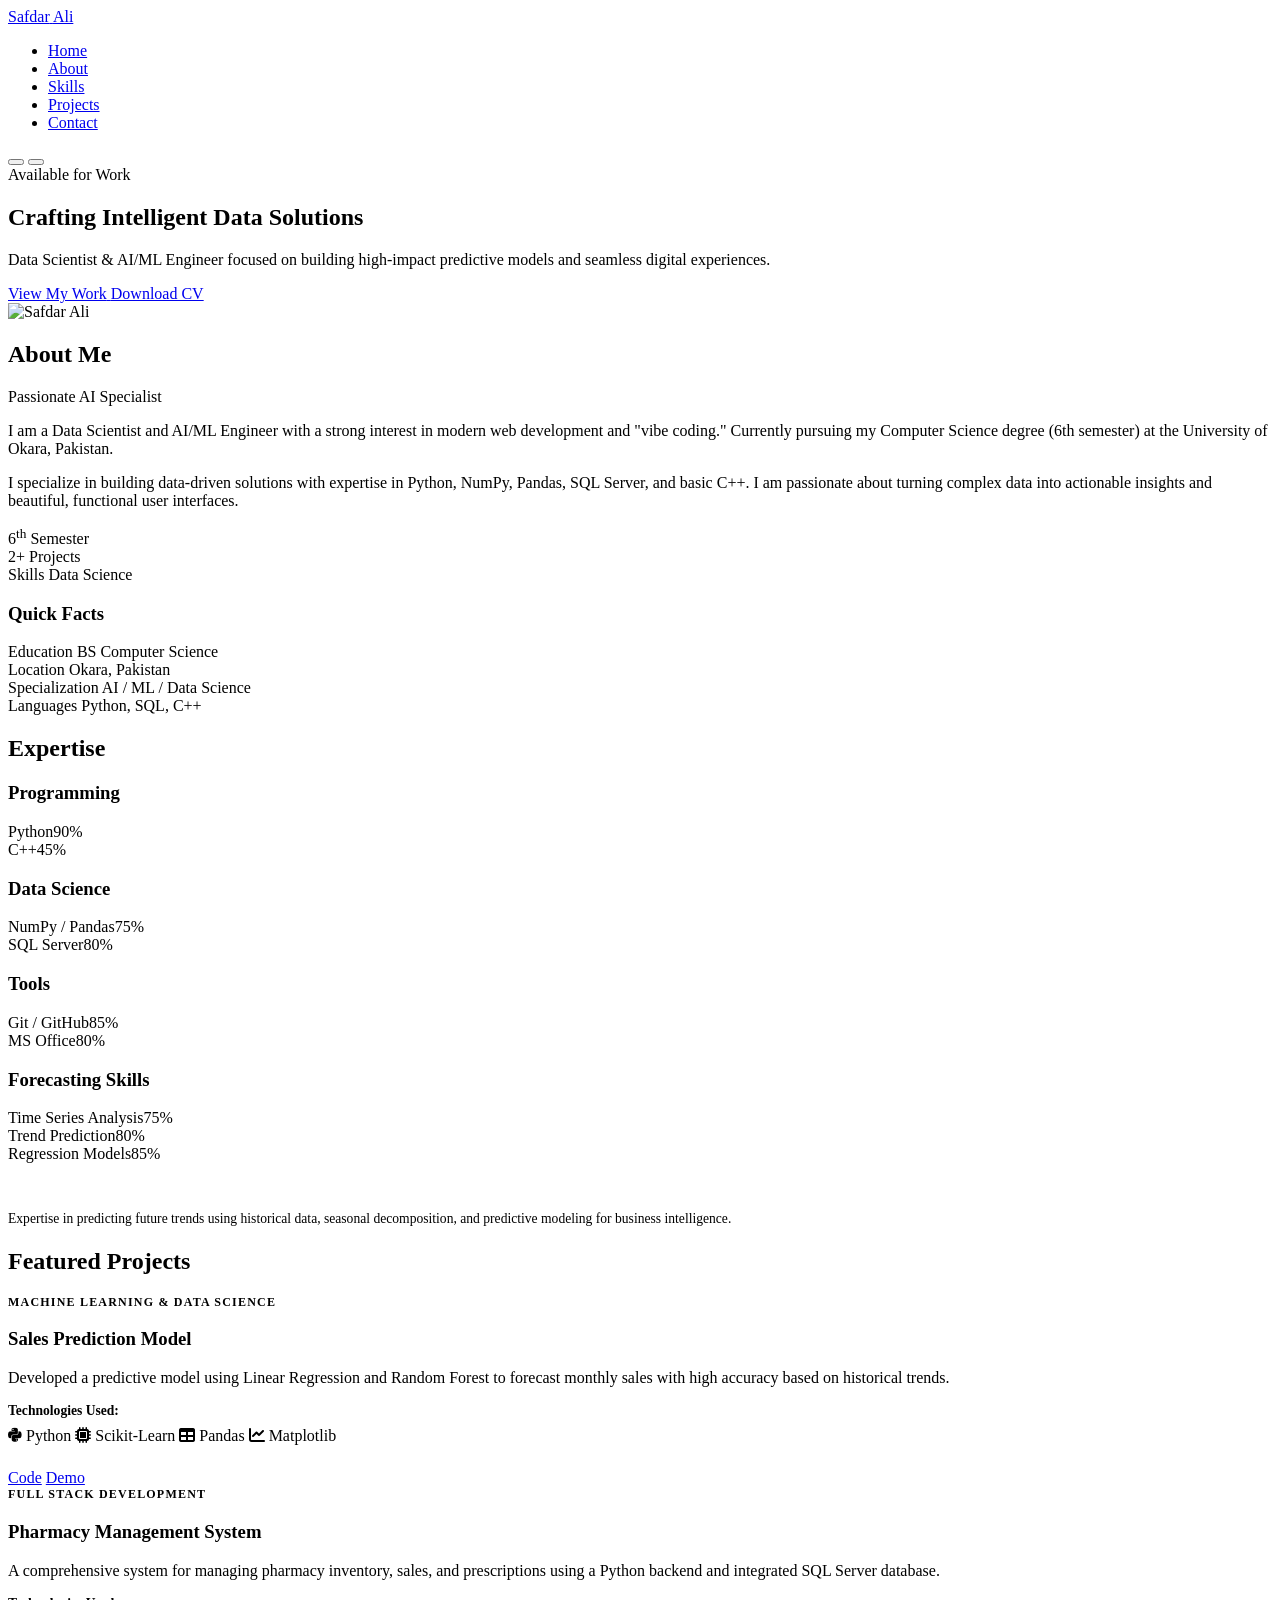
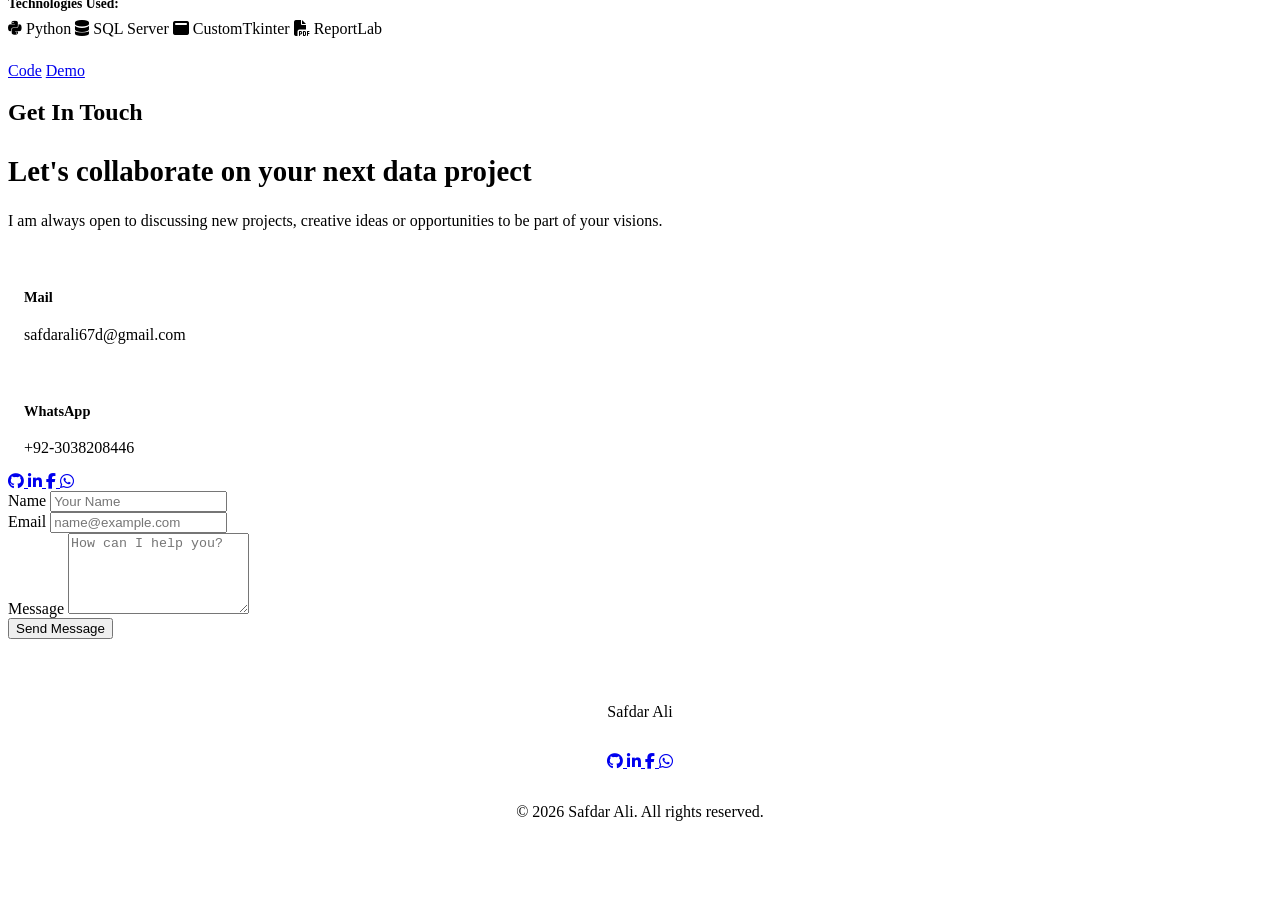
==== index.html @ e9311911 "Add files via upload" ====
﻿<!DOCTYPE html>
<html lang="en">
  <head>
    <meta charset="utf-8" />
    <meta name="viewport" content="width=device-width, initial-scale=1" />
    <meta name="description" content="Safdar Ali - Data Scientist & AI/ML Engineer Portfolio" />
    <meta name="keywords" content="Data Scientist, AI Engineer, ML Engineer, Python Developer, Portfolio" />
    <meta name="author" content="Safdar Ali" />
    <title>Safdar Ali | Data Scientist & AI/ML Engineer</title>
    
    <!-- Modern Typography: Inter -->
    <link rel="preconnect" href="https://fonts.googleapis.com">
    <link rel="preconnect" href="https://fonts.gstatic.com" crossorigin>
    <link href="https://fonts.googleapis.com/css2?family=Inter:wght@300;400;500;600;700;800&display=swap" rel="stylesheet">
    
    <!-- Lucide Icons -->
    <script src="https://unpkg.com/lucide@latest"></script>
    <link rel="stylesheet" href="https://cdnjs.cloudflare.com/ajax/libs/font-awesome/6.5.1/css/all.min.css" />
    
    <link rel="stylesheet" href="assets/css/styles.css" />
    <script type="text/javascript" src="https://cdn.jsdelivr.net/npm/@emailjs/browser@4/dist/email.min.js"></script>
    <script defer src="assets/js/main.js"></script>
  </head>
  <body>
    <div class="scroll-progress" id="scroll-progress"></div>
    <div class="nav-backdrop" id="nav-backdrop"></div>
    <div id="navbar-placeholder"></div>

    <main id="top">
      <div id="hero-placeholder"></div>
      <div id="about-placeholder"></div>
      <div id="skills-placeholder"></div>
      <div id="projects-placeholder"></div>
      <div id="contact-placeholder"></div>
    </main>

    <div id="footer-placeholder"></div>

    <script>
      // Simple component loader
      async function loadComponent(id, file) {
        try {
          const res = await fetch(file);
          if (!res.ok) throw new Error(`Failed to load ${file}`);
          const html = await res.text();
          document.getElementById(id).innerHTML = html;
          if (typeof lucide !== 'undefined') lucide.createIcons();
        } catch (err) {
          console.error(`Error loading ${file}:`, err);
        }
      }

      window.addEventListener('DOMContentLoaded', async () => {
        // Load content immediately
        await Promise.all([
          loadComponent('navbar-placeholder', 'navbar.html'),
          loadComponent('hero-placeholder', 'hero.html'),
          loadComponent('about-placeholder', 'about.html'),
          loadComponent('skills-placeholder', 'skills.html'),
          loadComponent('projects-placeholder', 'projects.html'),
          loadComponent('contact-placeholder', 'contact.html'),
          loadComponent('footer-placeholder', 'footer.html')
        ]);
        
        // After components are loaded, ensure main.js logic can run
        // We trigger a custom event if main.js needs to re-initialize
        window.dispatchEvent(new Event('componentsLoaded'));
      });
    </script>
  </body>
</html>
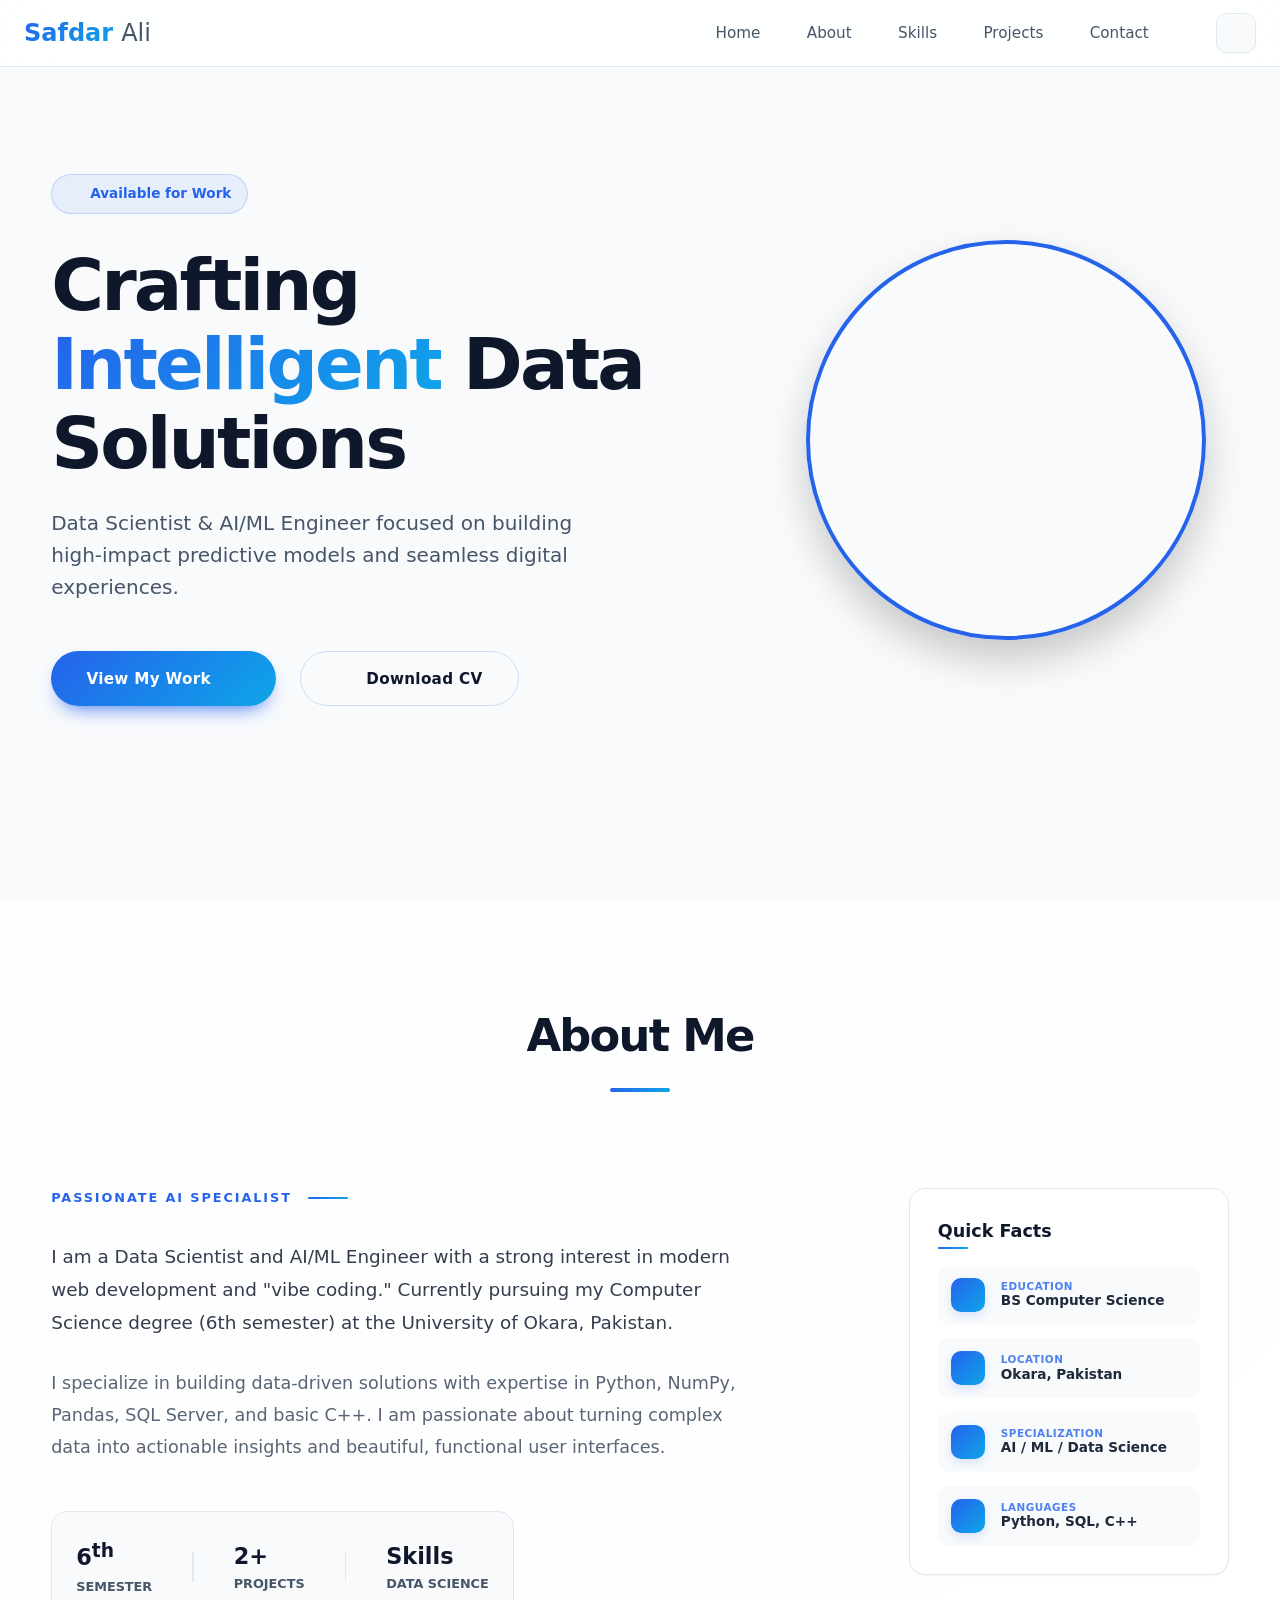
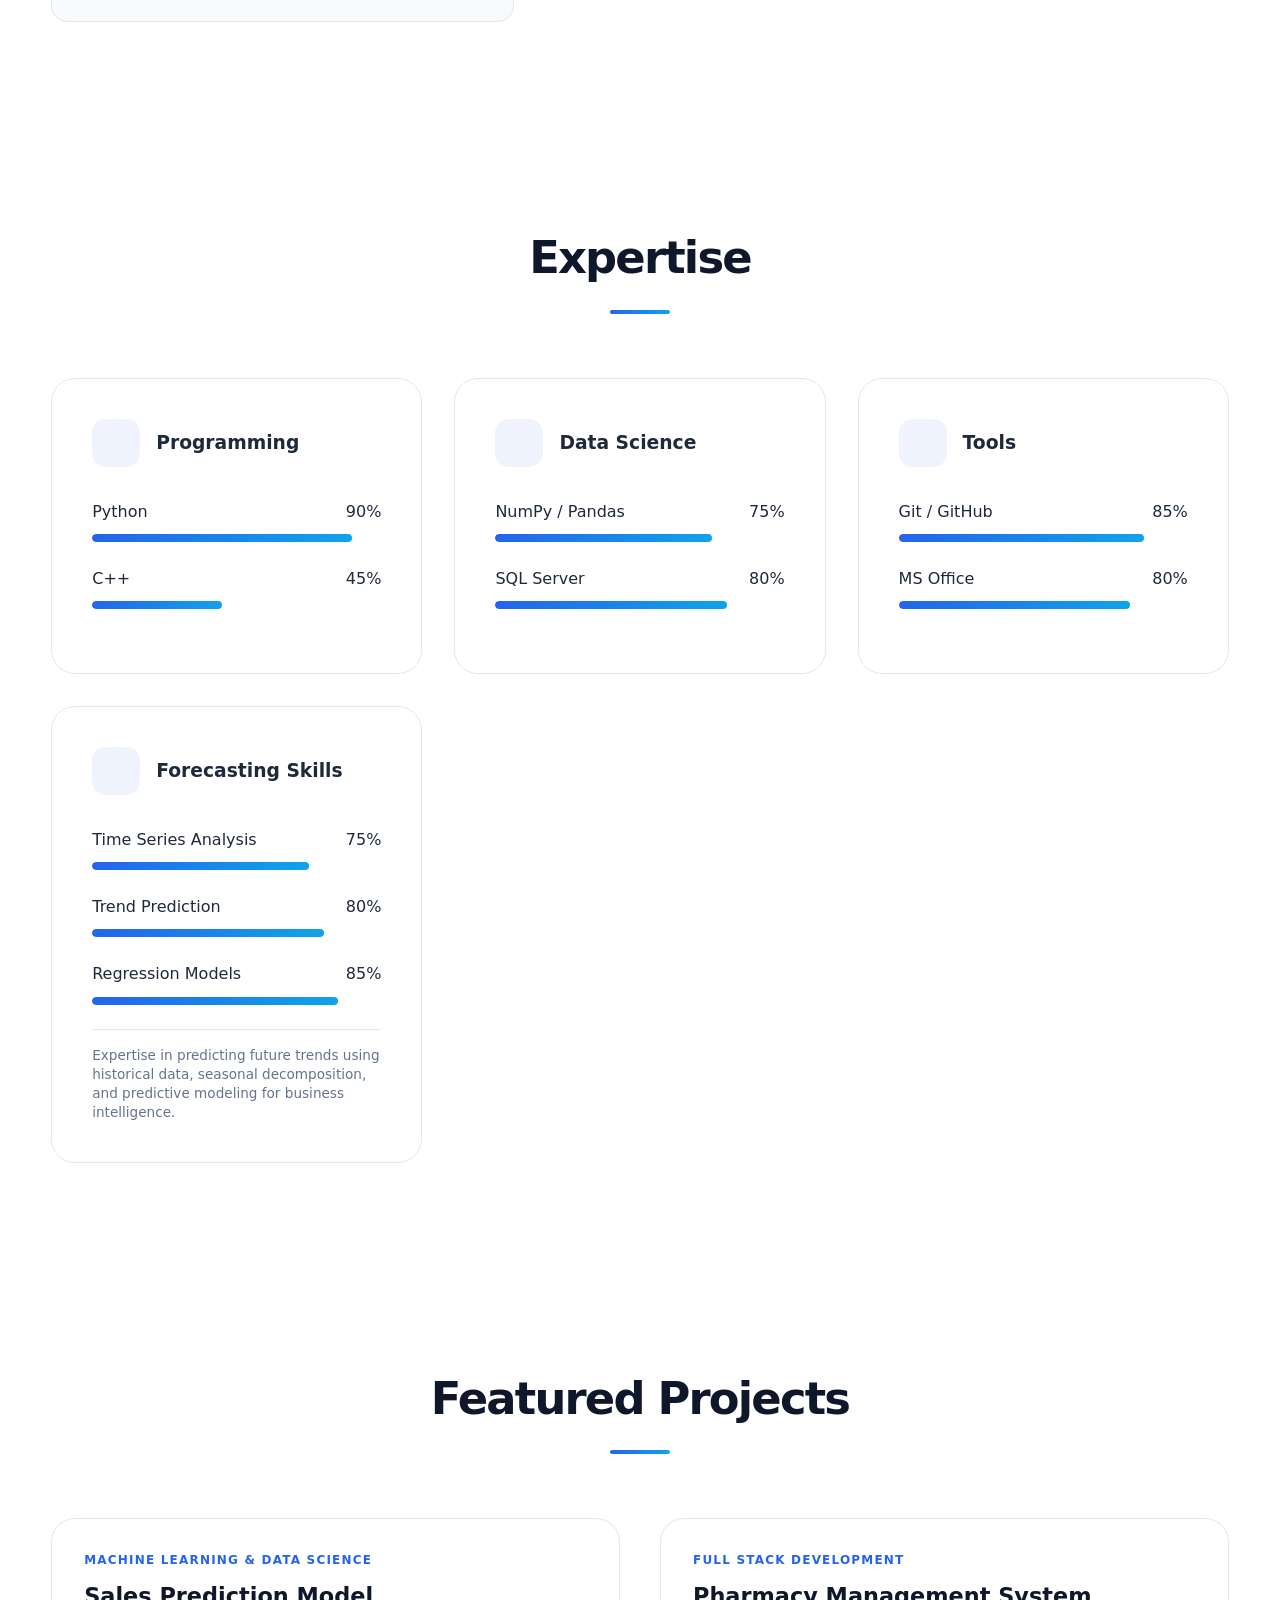
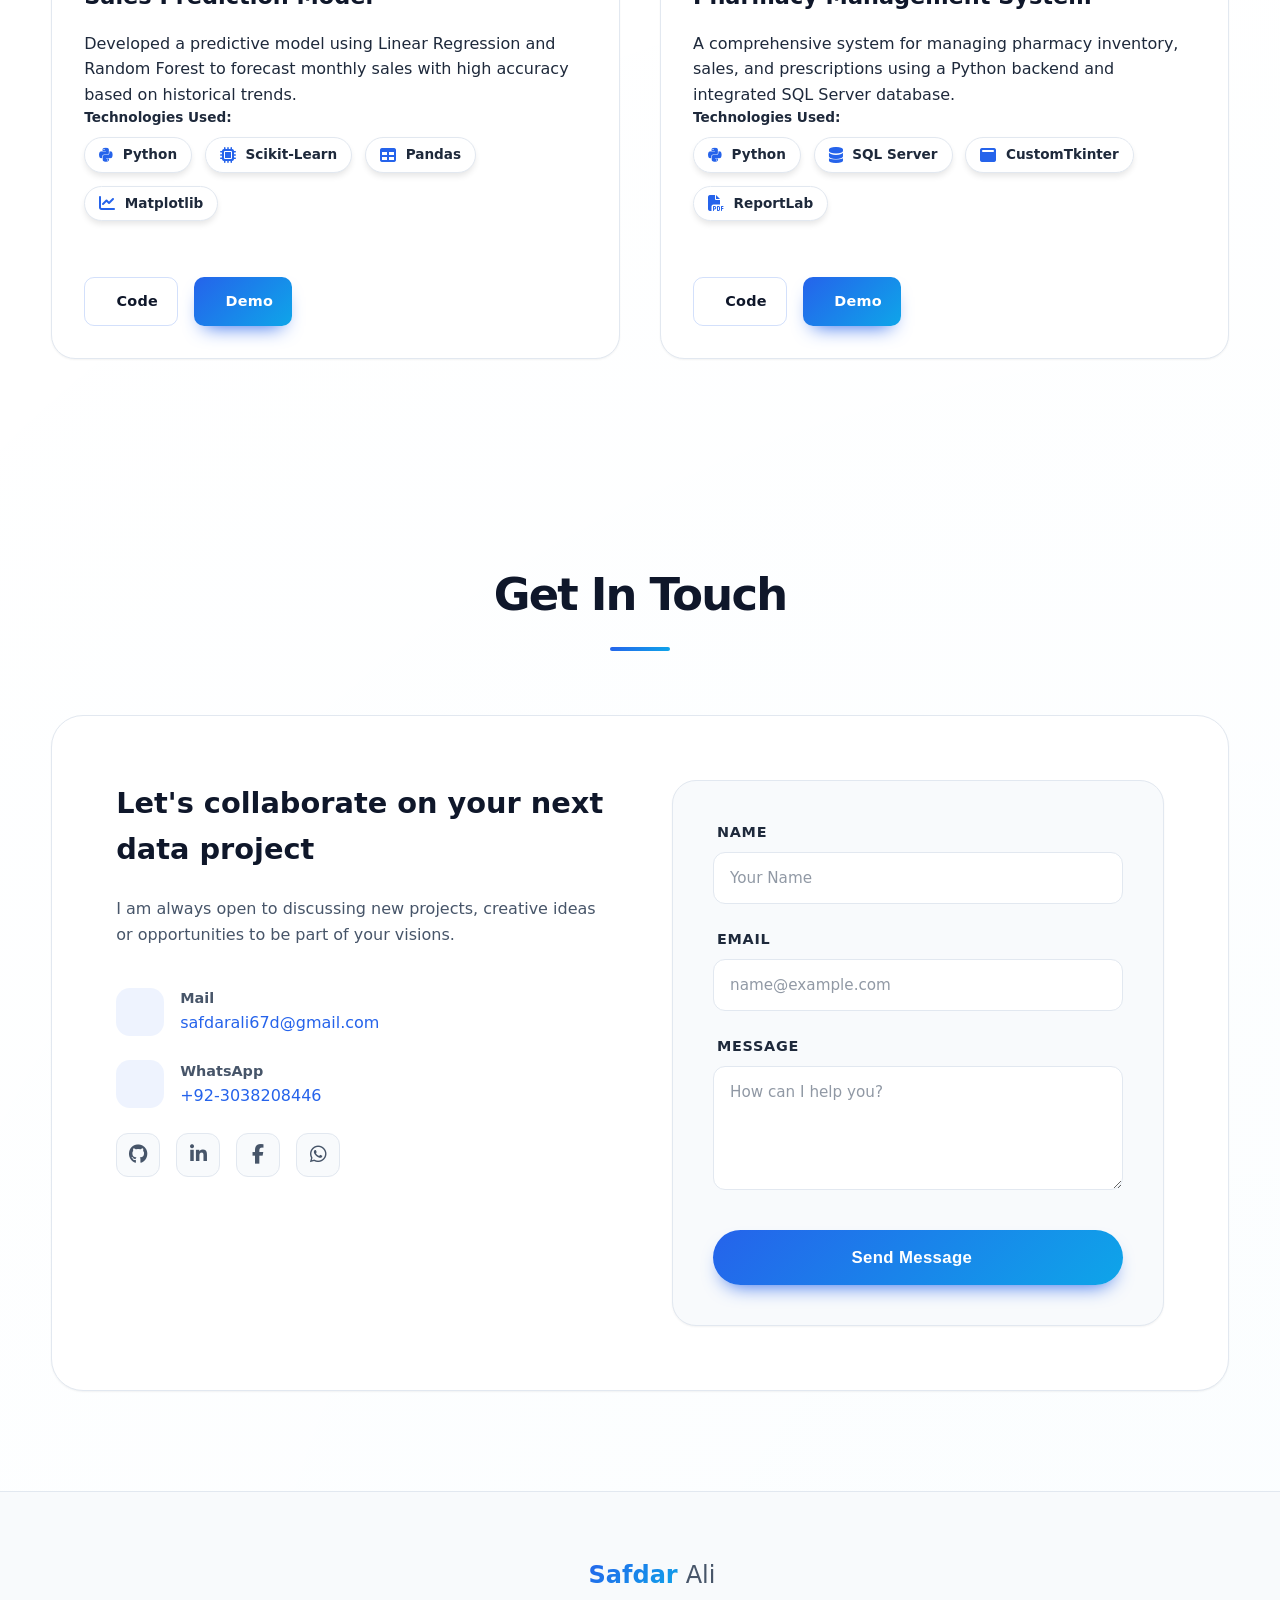
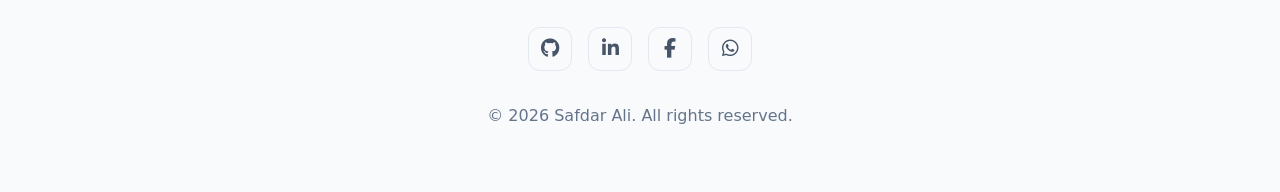
==== commit 7e340fd4: "Update index.html" ====
--- a/index.html
+++ b/index.html
@@ -17,9 +17,9 @@
     <script src="https://unpkg.com/lucide@latest"></script>
     <link rel="stylesheet" href="https://cdnjs.cloudflare.com/ajax/libs/font-awesome/6.5.1/css/all.min.css" />
     
-    <link rel="stylesheet" href="assets/css/styles.css" />
+    <link rel="stylesheet" href="styles.css" />
     <script type="text/javascript" src="https://cdn.jsdelivr.net/npm/@emailjs/browser@4/dist/email.min.js"></script>
-    <script defer src="assets/js/main.js"></script>
+    <script defer src="main.js"></script>
   </head>
   <body>
     <div class="scroll-progress" id="scroll-progress"></div>
--- a/styles.css
+++ b/styles.css
@@ -0,0 +1,898 @@
+﻿:root {
+  /* Clean & Modern Light Theme Palette (Default) */
+  --bg-primary: #ffffff;
+  --bg-secondary: #f8fafc;
+  --bg-card: #ffffff;
+  --bg-glass: rgba(255, 255, 255, 0.85);
+
+  /* Design System Colors */
+  --clr-primary: #2563eb; /* Royal Blue */
+  --clr-primary-hover: #1d4ed8;
+  --clr-accent: #0ea5e9; /* Sky Blue */
+  --grad-primary: linear-gradient(135deg, #2563eb 0%, #0ea5e9 100%);
+  --accent-soft: rgba(37, 99, 235, 0.08);
+
+  /* Typography Hierarchy */
+  --txt-pure: #0f172a; /* Slate 900 */
+  --txt-primary: #1e293b; /* Slate 800 */
+  --txt-muted: #475569; /* Slate 600 */
+  --txt-low: #64748b; /* Slate 500 */
+  --txt-white: #ffffff;
+
+  /* System Tokens */
+  --border-subtle: #e2e8f0;
+  --border-highlight: rgba(37, 99, 235, 0.2);
+  --shadow-sm: 0 1px 2px 0 rgb(0 0 0 / 0.05);
+  --shadow-md: 0 4px 6px -1px rgb(0 0 0 / 0.1), 0 2px 4px -2px rgb(0 0 0 / 0.1);
+  --shadow-lg: 0 10px 15px -3px rgb(0 0 0 / 0.1), 0 4px 6px -4px rgb(0 0 0 / 0.1);
+  --shadow-premium: 0 20px 25px -5px rgb(0 0 0 / 0.1), 0 8px 10px -6px rgb(0 0 0 / 0.1);
+  
+  --radius-sm: 8px;
+  --radius-md: 12px;
+  --radius-lg: 16px;
+  --radius-xl: 24px;
+  --radius-2xl: 32px;
+  
+  --transition-smooth: all 0.3s cubic-bezier(0.4, 0, 0.2, 1);
+  --transition-bounce: all 0.5s cubic-bezier(0.175, 0.885, 0.32, 1.275);
+  --transition-premium: all 0.6s cubic-bezier(0.22, 1, 0.36, 1);
+}
+
+[data-theme="dark"] {
+  --bg-primary: #0f172a;
+  --bg-secondary: #1e293b;
+  --bg-card: #1e293b;
+  --bg-glass: rgba(15, 23, 42, 0.85);
+
+  --txt-pure: #f8fafc;
+  --txt-primary: #e2e8f0;
+  --txt-muted: #94a3b8;
+  --txt-low: #64748b;
+
+  --border-subtle: rgba(226, 232, 240, 0.1);
+  --border-highlight: rgba(56, 189, 248, 0.2);
+  --accent-soft: rgba(56, 189, 248, 0.1);
+  
+  --shadow-sm: 0 1px 2px 0 rgb(0 0 0 / 0.3);
+  --shadow-md: 0 4px 6px -1px rgb(0 0 0 / 0.5);
+}
+
+.theme-toggle {
+  background: var(--bg-secondary);
+  border: 1px solid var(--border-subtle);
+  color: var(--txt-primary);
+  width: 40px;
+  height: 40px;
+  border-radius: 10px;
+  display: flex;
+  align-items: center;
+  justify-content: center;
+  cursor: pointer;
+  transition: var(--transition-bounce);
+  margin-right: 1.5rem;
+}
+
+.theme-toggle:hover {
+  transform: scale(1.1);
+  background: var(--accent-soft);
+  color: var(--clr-primary);
+  border-color: var(--clr-primary);
+}
+
+.theme-toggle i {
+  width: 20px;
+  height: 20px;
+}
+
+[data-theme="dark"] .sun-icon { display: block; }
+[data-theme="dark"] .moon-icon { display: none; }
+.sun-icon { display: none; }
+.moon-icon { display: block; }
+
+@media (max-width: 820px) {
+  .theme-toggle {
+    margin: 0;
+    width: 44px;
+    height: 44px;
+  }
+}
+
+* {
+  box-sizing: border-box;
+  margin: 0;
+  padding: 0;
+  cursor: default;
+}
+
+a, button, input, textarea {
+  cursor: pointer;
+}
+
+html {
+  scroll-behavior: smooth;
+  scrollbar-width: thin;
+  scrollbar-color: var(--clr-primary) var(--bg-secondary);
+}
+
+body {
+  font-family: 'Inter', system-ui, -apple-system, sans-serif;
+  line-height: 1.6;
+  color: var(--txt-primary);
+  background: var(--bg-primary);
+  background-image: 
+    radial-gradient(circle at 0% 0%, rgba(37, 99, 235, 0.02) 0%, transparent 40%),
+    radial-gradient(circle at 100% 100%, rgba(14, 165, 233, 0.02) 0%, transparent 40%);
+  font-size: 16px;
+  -webkit-font-smoothing: antialiased;
+  overflow-x: hidden;
+}
+
+/* Utilities */
+.container { width: min(1200px, 92%); margin: 0 auto; }
+.text-gradient { background: var(--grad-primary); -webkit-background-clip: text; -webkit-text-fill-color: transparent; background-clip: text; }
+
+/* Scroll Progress */
+.scroll-progress {
+  position: fixed; top: 0; left: 0; height: 3px; background: var(--grad-primary); z-index: 2000; width: 0%; transition: width 0.1s ease;
+}
+
+/* Header & Nav */
+.site-header {
+  position: fixed; width: 100%; top: 0; z-index: 1000; background: var(--bg-glass); backdrop-filter: blur(24px); -webkit-backdrop-filter: blur(24px);
+  border-bottom: 1px solid var(--border-subtle); transition: var(--transition-smooth);
+}
+.site-header.is-scrolled { padding: 0.2rem 0; box-shadow: var(--shadow-md); background: var(--bg-primary); }
+
+.site-header__container { 
+  display: flex; 
+  align-items: center; 
+  justify-content: space-between; 
+  padding: 0.8rem 0; 
+  width: 100%; 
+}
+
+.header-actions {
+  display: flex;
+  align-items: center;
+  gap: 1rem;
+}
+
+.brand { 
+  text-decoration: none; 
+  display: flex; 
+  align-items: center; 
+  gap: 0.5rem; 
+  flex-shrink: 0;
+  margin-left: 1.5rem;
+}
+.brand__first { font-weight: 800; font-size: 1.5rem; background: var(--grad-primary); -webkit-background-clip: text; -webkit-text-fill-color: transparent; }
+.brand__last { font-weight: 300; color: var(--txt-muted); font-size: 1.5rem; }
+
+.site-nav {
+  margin-left: auto;
+  margin-right: 3rem;
+}
+
+.nav-links { list-style: none; display: flex; gap: 0.5rem; }
+.nav-links a { 
+  text-decoration: none; 
+  color: var(--txt-muted); 
+  font-weight: 500; 
+  padding: 0.5rem 1rem; 
+  border-radius: 8px; 
+  transition: var(--transition-smooth);
+  font-size: 0.95rem;
+}
+.nav-links a:hover { color: var(--clr-primary); background: var(--accent-soft); }
+.nav-links a { text-decoration: none; color: var(--txt-muted); font-weight: 500; padding: 0.6rem 1.2rem; border-radius: 12px; transition: var(--transition-smooth); }
+.nav-links a:hover { color: var(--clr-primary); background: var(--accent-soft); }
+
+/* Sections */
+.section { 
+  padding: 100px 0; 
+  opacity: 0; 
+  transform: translateY(40px); 
+  transition: opacity 1.2s cubic-bezier(0.2, 1, 0.3, 1), transform 1.2s cubic-bezier(0.2, 1, 0.3, 1); 
+}
+.section.is-visible { opacity: 1; transform: translateY(0); }
+
+.section-header { margin-bottom: 4rem; text-align: center; }
+.section-header h2 { font-size: clamp(2rem, 5vw, 2.8rem); font-weight: 800; letter-spacing: -0.04em; margin-bottom: 1rem; color: var(--txt-pure); }
+.title-line { height: 4px; width: 60px; background: var(--grad-primary); border-radius: 2px; margin: 0 auto; }
+
+/* Hero */
+.hero { min-height: 100vh; display: flex; align-items: center; padding-top: 80px; background: var(--bg-secondary); }
+.hero__container { display: grid; grid-template-columns: 1.2fr 0.8fr; gap: 4rem; align-items: center; }
+
+.hero__badge { display: inline-flex; align-items: center; gap: 0.5rem; padding: 8px 16px; background: var(--accent-soft); color: var(--clr-primary); border-radius: 100px; font-size: 0.85rem; font-weight: 600; border: 1px solid var(--border-highlight); margin-bottom: 2rem; }
+.hero__title { font-size: clamp(2.8rem, 8vw, 4.5rem); line-height: 1.1; font-weight: 800; letter-spacing: -0.04em; margin-bottom: 1.5rem; color: var(--txt-pure); }
+.hero__subtitle { font-size: 1.25rem; color: var(--txt-muted); margin-bottom: 3rem; max-width: 540px; }
+.hero__actions { display: flex; gap: 1.5rem; }
+
+.profile-frame { 
+  position: relative; 
+  width: 100%; 
+  max-width: 400px; 
+  aspect-ratio: 1; 
+  margin: 0 auto; 
+  display: flex;
+  align-items: center;
+  justify-content: center;
+}
+
+.profile-image { 
+  width: 100%; 
+  height: 100%; 
+  object-fit: cover; 
+  border-radius: 50%; 
+  border: 4px solid var(--clr-primary);
+  z-index: 2; 
+  position: relative; 
+  box-shadow: 0 20px 40px rgba(0, 0, 0, 0.2);
+  transition: all 0.5s cubic-bezier(0.175, 0.885, 0.32, 1.275);
+}
+
+.profile-image:hover {
+  transform: scale(1.02);
+  border-width: 6px;
+  box-shadow: 0 25px 50px rgba(37, 99, 235, 0.15);
+}
+
+/* Removed morphological animation for professional circular look */
+
+/* Buttons */
+.btn { 
+  display: inline-flex; 
+  align-items: center; 
+  gap: 0.75rem; 
+  padding: 0.9rem 2.2rem; 
+  border-radius: 100px; 
+  font-weight: 600; 
+  text-decoration: none; 
+  transition: var(--transition-bounce); 
+  border: none; 
+  font-size: 0.95rem;
+  letter-spacing: 0.02em;
+  position: relative;
+  overflow: hidden;
+}
+
+.btn--primary { 
+  background: var(--grad-primary); 
+  color: var(--txt-white); 
+  box-shadow: 0 10px 20px -10px var(--clr-primary);
+}
+
+.btn--primary:hover {
+  box-shadow: 0 15px 30px -10px var(--clr-primary);
+}
+
+.btn--outline { 
+  background: var(--bg-pure); 
+  border: 1.5px solid var(--border-highlight); 
+  color: var(--txt-pure); 
+}
+
+.btn--outline:hover {
+  background: var(--accent-soft);
+  border-color: var(--clr-primary);
+  color: var(--clr-primary);
+}
+
+.btn:active {
+  transform: scale(0.96);
+}
+
+.btn:hover { 
+  transform: translateY(-4px); 
+}
+
+/* Skills Grid */
+.skills-grid { display: grid; grid-template-columns: repeat(auto-fit, minmax(300px, 1fr)); gap: 2rem; }
+.skill-card { 
+  background: var(--bg-card); 
+  padding: 2.5rem; 
+  border-radius: var(--radius-xl); 
+  border: 1px solid var(--border-subtle); 
+  transition: all 0.5s cubic-bezier(0.2, 1, 0.3, 1);
+  position: relative;
+  overflow: hidden;
+}
+
+.skill-card:hover { 
+  transform: translateY(-12px); 
+  background: var(--bg-pure); 
+  border-color: var(--clr-primary); 
+  box-shadow: 0 20px 40px -10px rgba(0, 0, 0, 0.08);
+}
+
+.skill-header { display: flex; align-items: center; gap: 1rem; margin-bottom: 2rem; }
+.skill-icon { width: 48px; height: 48px; display: flex; align-items: center; justify-content: center; background: var(--accent-soft); color: var(--clr-accent); border-radius: 14px; }
+
+.skill-item { margin-bottom: 1.5rem; }
+.skill-info { display: flex; justify-content: space-between; margin-bottom: 0.6rem; font-weight: 500; }
+.skill-progress-bg { height: 8px; background: rgba(255, 255, 255, 0.05); border-radius: 10px; overflow: hidden; }
+.skill-progress-fill { height: 100%; background: var(--grad-primary); border-radius: 10px; width: 0; transition: width 1.5s cubic-bezier(0.165, 0.84, 0.44, 1); }
+
+/* Project Cards */
+.project-grid { display: grid; grid-template-columns: repeat(auto-fit, minmax(350px, 1fr)); gap: 2.5rem; }
+.project-card { 
+  background: var(--bg-card); 
+  border-radius: var(--radius-xl); 
+  border: 1px solid var(--border-subtle); 
+  overflow: hidden; 
+  transition: all 0.6s cubic-bezier(0.2, 1, 0.3, 1); 
+  display: flex; 
+  flex-direction: column; 
+  box-shadow: var(--shadow-sm);
+}
+.project-card:hover { 
+  transform: translateY(-15px); 
+  border-color: var(--clr-primary); 
+  box-shadow: 0 30px 60px -15px rgba(0, 0, 0, 0.1); 
+}
+
+/* Quick Facts Section */
+.about-grid-container {
+  display: grid;
+  grid-template-columns: 1.4fr 0.8fr;
+  gap: 5rem;
+  align-items: flex-start;
+  padding-top: 2rem;
+}
+
+/* Quick Facts Section */
+.about__header-accent {
+  display: flex;
+  align-items: center;
+  gap: 1rem;
+  margin-bottom: 2rem;
+}
+
+.about__subtitle-small {
+  text-transform: uppercase;
+  font-size: 0.8rem;
+  letter-spacing: 0.15em;
+  font-weight: 700;
+  color: var(--clr-primary);
+}
+
+.about__accent-pill {
+  height: 2px;
+  width: 40px;
+  background: var(--grad-primary);
+  border-radius: 2px;
+}
+
+.about__para {
+  font-size: 1.15rem;
+  line-height: 1.8;
+  color: var(--txt-primary);
+  margin-bottom: 1.8rem;
+  opacity: 0.9;
+}
+
+.about__para.secondary {
+  color: var(--txt-muted);
+  font-size: 1.1rem;
+  margin-bottom: 2.5rem;
+}
+
+.about__stats {
+  display: flex;
+  align-items: center;
+  gap: 2.5rem;
+  margin-top: 3rem;
+  padding: 1.5rem;
+  background: var(--bg-secondary);
+  border-radius: 16px;
+  border: 1px solid var(--border-subtle);
+  width: fit-content;
+}
+
+.stat-box {
+  display: flex;
+  flex-direction: column;
+}
+
+.stat-number {
+  font-size: 1.4rem;
+  font-weight: 800;
+  color: var(--txt-pure);
+}
+
+.stat-name {
+  font-size: 0.8rem;
+  font-weight: 600;
+  color: var(--txt-muted);
+  text-transform: uppercase;
+}
+
+.stat-divider {
+  width: 1.5px;
+  height: 30px;
+  background: var(--border-subtle);
+}
+
+@media (max-width: 820px) {
+  .about-grid-container {
+    grid-template-columns: 1fr;
+    gap: 3.5rem;
+    text-align: left;
+  }
+  .about__stats {
+    width: 100%;
+    justify-content: space-between;
+    gap: 1rem;
+    padding: 1rem;
+  }
+}
+
+.quick-facts-wrapper {
+  display: flex;
+  justify-content: flex-end;
+}
+
+.quick-facts-card {
+  background: var(--bg-card);
+  padding: 1.75rem;
+  border-radius: var(--radius-lg);
+  border: 1.5px solid var(--border-subtle);
+  position: relative;
+  overflow: hidden;
+  box-shadow: var(--shadow-sm);
+  transition: all 0.4s ease;
+  max-width: 320px;
+  width: 100%;
+}
+
+@media (max-width: 820px) {
+  .about-grid-container {
+    grid-template-columns: 1fr;
+    gap: 2.5rem;
+  }
+  .quick-facts-wrapper {
+    justify-content: center;
+  }
+}
+
+.quick-facts-card:hover { border-color: var(--clr-primary); box-shadow: 0 15px 30px -10px rgba(37, 99, 235, 0.12); transform: translateY(-5px); }
+.quick-facts-card h3 { font-size: 1.1rem; font-weight: 700; margin-bottom: 1.25rem; color: var(--txt-pure); position: relative; }
+.quick-facts-card h3::after { content: ''; position: absolute; bottom: -4px; left: 0; width: 30px; height: 2px; background: var(--grad-primary); border-radius: 2px; }
+
+.facts-grid { display: flex; flex-direction: column; gap: 0.85rem; }
+.fact-item { 
+  display: flex; 
+  align-items: center; 
+  gap: 1rem; 
+  padding: 0.75rem; 
+  background: var(--bg-secondary); 
+  border-radius: 12px; 
+  border: 1px solid transparent; 
+  transition: all 0.3s ease; 
+}
+
+.fact-item:hover { background: var(--bg-pure); border-color: var(--border-subtle); transform: translateX(5px); }
+.fact-icon { 
+  width: 34px; 
+  height: 34px; 
+  min-width: 34px; 
+  display: flex; 
+  align-items: center; 
+  justify-content: center; 
+  background: var(--grad-primary); 
+  color: #ffffff; 
+  border-radius: 10px; 
+  box-shadow: 0 4px 10px rgba(37, 99, 235, 0.15); 
+}
+
+.fact-icon i { width: 16px; height: 16px; }
+
+.fact-content { display: flex; flex-direction: column; gap: 0; }
+.fact-label { font-size: 0.65rem; text-transform: uppercase; letter-spacing: 0.05em; font-weight: 700; color: var(--clr-primary); opacity: 0.8; line-height: 1.2; }
+.fact-value { font-size: 0.85rem; font-weight: 600; color: var(--txt-primary); line-height: 1.3; }
+
+/* Contact Form Enhancements */
+.contact__form {
+  background: var(--bg-secondary);
+  padding: 2.5rem;
+  border-radius: var(--radius-xl);
+  border: 1px solid var(--border-subtle);
+  display: flex;
+  flex-direction: column;
+  gap: 1.5rem;
+  box-shadow: var(--shadow-sm);
+  transition: transform 0.3s ease, box-shadow 0.3s ease;
+}
+
+.contact__form:hover {
+  transform: translateY(-5px);
+  box-shadow: 0 20px 40px rgba(0, 0, 0, 0.1);
+  border-color: var(--clr-primary);
+}
+
+.form-group {
+  display: flex;
+  flex-direction: column;
+  gap: 0.5rem;
+}
+
+.form-group label {
+  font-size: 0.85rem;
+  font-weight: 700;
+  text-transform: uppercase;
+  letter-spacing: 0.05em;
+  color: var(--clr-primary);
+  margin-left: 4px;
+}
+
+.form-group input,
+.form-group textarea {
+  width: 100%;
+  padding: 1rem 1.25rem;
+  background: var(--bg-primary);
+  border: 1.5px solid var(--border-subtle);
+  border-radius: 12px;
+  color: var(--txt-primary);
+  font-family: inherit;
+  font-size: 1rem;
+  transition: all 0.3s cubic-bezier(0.4, 0, 0.2, 1);
+}
+
+.form-group input:focus,
+.form-group textarea:focus {
+  outline: none;
+  border-color: var(--clr-primary);
+  background: var(--bg-pure);
+  box-shadow: 0 0 0 4px var(--accent-soft);
+  transform: scale(1.01);
+}
+
+.form-group input::placeholder,
+.form-group textarea::placeholder {
+  color: var(--txt-muted);
+  opacity: 0.6;
+}
+
+#form-submit {
+  width: 100%;
+  justify-content: center;
+  margin-top: 1rem;
+  padding: 1.1rem;
+  font-size: 1.05rem;
+  cursor: pointer;
+}
+
+#form-submit:hover i {
+  transform: translate(5px, -5px);
+}
+
+#form-submit i {
+  transition: transform 0.3s ease;
+}
+
+.project-content { padding: 2rem; flex: 1; display: flex; flex-direction: column; }
+.project-content h3 { font-size: 1.4rem; margin-bottom: 1rem; color: var(--txt-pure); }
+/* Contact Section Enhancements */
+.contact__grid {
+  display: grid;
+  grid-template-columns: 1fr 1.5fr;
+  gap: 4rem;
+  background: var(--bg-card);
+  padding: clamp(2rem, 5vw, 4rem);
+  border-radius: var(--radius-2xl);
+  border: 1px solid var(--border-subtle);
+  box-shadow: var(--shadow-sm);
+  transition: var(--transition-premium);
+}
+
+.contact__grid:hover {
+  border-color: var(--clr-primary);
+  box-shadow: 0 40px 80px -20px rgba(0, 0, 0, 0.08);
+}
+
+.contact__form {
+  display: flex;
+  flex-direction: column;
+  gap: 1.5rem;
+}
+
+.form-group {
+  display: flex;
+  flex-direction: column;
+  gap: 0.5rem;
+}
+
+.form-group label {
+  font-size: 0.9rem;
+  font-weight: 600;
+  color: var(--txt-primary);
+}
+
+.form-group input, 
+.form-group textarea {
+  padding: 1rem 1.25rem;
+  border-radius: 12px;
+  border: 1.5px solid var(--border-subtle);
+  background: var(--bg-secondary);
+  color: var(--txt-pure);
+  font-family: inherit;
+  font-size: 0.95rem;
+  transition: var(--transition-smooth);
+}
+
+.form-group input:focus, 
+.form-group textarea:focus {
+  outline: none;
+  border-color: var(--clr-primary);
+  background: var(--bg-pure);
+  box-shadow: 0 0 0 4px var(--accent-soft);
+} 
+
+.tag-list { display: flex; flex-wrap: wrap; gap: 0.8rem; margin-bottom: 2rem; }
+
+.tag { 
+  display: inline-flex;
+  align-items: center;
+  gap: 0.6rem;
+  padding: 6px 14px;
+  background: var(--bg-primary);
+  color: var(--txt-primary);
+  border: 1.5px solid var(--border-subtle);
+  border-radius: 50px;
+  transition: all 0.4s cubic-bezier(0.175, 0.885, 0.32, 1.275);
+  cursor: default;
+  position: relative;
+  font-size: 0.85rem;
+  font-weight: 600;
+  box-shadow: 0 4px 6px -1px rgba(0, 0, 0, 0.1);
+}
+
+.tag i {
+  font-size: 1rem;
+  color: var(--clr-primary);
+  transition: transform 0.3s ease;
+}
+
+.tag:hover {
+  transform: translateY(-3px);
+  background: var(--bg-secondary);
+  border-color: var(--clr-primary);
+  box-shadow: 0 10px 15px -3px rgba(37, 99, 235, 0.15);
+}
+
+.tag:hover i {
+  transform: scale(1.2) rotate(5deg);
+}
+
+.project-actions { display: flex; gap: 1rem; margin-top: auto; }
+.project-actions .btn { padding: 0.75rem 1.2rem; font-size: 0.9rem; border-radius: 10px; }
+
+/* Contact Form */
+.contact__grid { display: grid; grid-template-columns: 1fr 1fr; gap: 4rem; }
+.contact__form { 
+  display: flex; 
+  flex-direction: column; 
+  gap: 1.5rem; 
+  background: var(--bg-secondary);
+  padding: 2.5rem;
+  border-radius: var(--radius-xl);
+  border: 1px solid var(--border-subtle);
+}
+.form-group { display: flex; flex-direction: column; gap: 0.5rem; }
+.form-group label { font-weight: 600; font-size: 0.9rem; color: var(--txt-primary); }
+.form-group input, .form-group textarea {
+  padding: 1rem; 
+  background: var(--bg-primary); 
+  border: 1px solid var(--border-subtle); 
+  border-radius: var(--radius-md); 
+  color: var(--txt-primary);
+  font-family: inherit; 
+  transition: var(--transition-smooth);
+}
+.form-group input:focus, .form-group textarea:focus { 
+  outline: none; 
+  border-color: var(--clr-primary); 
+  background: var(--bg-primary); 
+  box-shadow: 0 0 0 4px var(--accent-soft); 
+}
+
+/* Nav Toggle Mobile */
+.nav-toggle { display: none; background: none; border: none; width: 44px; height: 44px; position: relative; z-index: 2000; border-radius: var(--radius-sm); transition: var(--transition-smooth); }
+.nav-toggle:hover { background: var(--accent-soft); }
+.nav-toggle-icon { display: block; width: 24px; height: 2px; background: var(--txt-primary); position: absolute; left: 10px; top: 21px; transition: 0.3s; }
+.nav-toggle-icon::before, .nav-toggle-icon::after { content: ''; position: absolute; width: 24px; height: 2px; background: var(--txt-primary); transition: 0.3s; }
+.nav-toggle-icon::before { top: -8px; }
+.nav-toggle-icon::after { top: 8px; }
+
+.nav-open .nav-toggle-icon { background: transparent; }
+.nav-open .nav-toggle-icon::before { transform: rotate(45deg); top: 0; background: var(--clr-primary); }
+.nav-open .nav-toggle-icon::after { transform: rotate(-45deg); top: 0; background: var(--clr-primary); }
+
+.social-links {
+  display: flex;
+  gap: 1rem;
+  margin-top: 1.5rem;
+}
+
+.social-icon {
+  width: 44px;
+  height: 44px;
+  display: flex;
+  align-items: center;
+  justify-content: center;
+  background: var(--bg-secondary);
+  color: var(--txt-muted);
+  border-radius: 12px;
+  border: 1px solid var(--border-subtle);
+  transition: all 0.4s cubic-bezier(0.175, 0.885, 0.32, 1.275);
+  text-decoration: none;
+  font-size: 1.2rem;
+  position: relative;
+  overflow: hidden;
+}
+
+/* Professional Brand Colors on Hover */
+.social-icon[aria-label="GitHub"]:hover {
+  background: #24292e;
+  color: #ffffff;
+  border-color: #24292e;
+  box-shadow: 0 10px 20px -5px rgba(36, 41, 46, 0.4);
+}
+
+.social-icon[aria-label="LinkedIn"]:hover {
+  background: #0077b5;
+  color: #ffffff;
+  border-color: #0077b5;
+  box-shadow: 0 10px 20px -5px rgba(0, 119, 181, 0.4);
+}
+
+.social-icon[aria-label="Facebook"]:hover {
+  background: #1877f2;
+  color: #ffffff;
+  border-color: #1877f2;
+  box-shadow: 0 10px 20px -5px rgba(24, 119, 242, 0.4);
+}
+
+.social-icon[aria-label="WhatsApp"]:hover {
+  background: #25d366;
+  color: #ffffff;
+  border-color: #25d366;
+  box-shadow: 0 10px 20px -5px rgba(37, 211, 102, 0.4);
+}
+
+.social-icon:hover {
+  transform: translateY(-5px) scale(1.1);
+}
+
+@media (max-width: 820px) {
+  body.nav-open { overflow: hidden; }
+  body { --nav-width: min(280px, 80%); }
+  .nav-toggle { display: block; margin-right: 1.25rem; }
+  
+  .header-actions {
+    gap: 0.5rem;
+  }
+
+  .theme-toggle {
+    margin-right: 0.5rem;
+  }
+
+  /* SIDEBAR: Simple and Sharp */
+  .site-nav {
+    margin: 0;
+    position: fixed; 
+    top: 0; 
+    right: 0; 
+    width: min(300px, 85%); 
+    height: 100vh; 
+    background: var(--bg-primary) !important; 
+    z-index: 1500; 
+    display: flex !important;
+    flex-direction: column;
+    align-items: flex-start;
+    justify-content: flex-start;
+    padding: 100px 1.5rem 2rem;
+    transform: translateX(100%); 
+    opacity: 1 !important;
+    visibility: visible !important;
+    transition: transform 0.4s cubic-bezier(0.16, 1, 0.3, 1);
+    border-left: 1px solid var(--border-subtle);
+    box-shadow: -15px 0 35px rgba(0, 0, 0, 0.1);
+    pointer-events: none; /* Disable interference when closed */
+  }
+
+  .nav-open .site-nav { 
+    transform: translateX(0) !important;
+    pointer-events: auto; /* Enable clicks only when open */
+  }
+
+  .nav-links { 
+    flex-direction: column !important; 
+    gap: 1rem !important; 
+    text-align: left;
+    width: 100%;
+    display: flex !important;
+    list-style: none;
+    padding: 0;
+    margin: 0;
+  }
+
+  .nav-links li {
+    width: 100%;
+    opacity: 0;
+    transform: translateX(30px);
+    transition: all 0.5s cubic-bezier(0.16, 1, 0.3, 1);
+  }
+
+  .nav-open .nav-links li {
+    opacity: 1;
+    transform: translateX(0);
+  }
+
+  /* Premium Staggered Link Animation */
+  .nav-open .nav-links li:nth-child(1) { transition-delay: 0.1s; }
+  .nav-open .nav-links li:nth-child(2) { transition-delay: 0.15s; }
+  .nav-open .nav-links li:nth-child(3) { transition-delay: 0.2s; }
+  .nav-open .nav-links li:nth-child(4) { transition-delay: 0.25s; }
+  .nav-open .nav-links li:nth-child(5) { transition-delay: 0.3s; }
+
+  .nav-links a {
+    display: flex;
+    align-items: center;
+    justify-content: space-between;
+    font-size: 1.05rem;
+    font-weight: 600;
+    padding: 1.1rem 1.4rem;
+    color: var(--txt-primary);
+    border-radius: 16px;
+    background: var(--bg-secondary);
+    border: 1px solid var(--border-subtle);
+    transition: all 0.4s cubic-bezier(0.175, 0.885, 0.32, 1.275);
+    text-decoration: none;
+    position: relative;
+    overflow: hidden;
+    width: 100%;
+    box-shadow: 0 4px 6px rgba(0, 0, 0, 0.02);
+    cursor: pointer !important;
+    -webkit-tap-highlight-color: transparent;
+  }
+
+  .nav-links a:hover, .nav-links a:active {
+    background: var(--bg-primary);
+    color: var(--clr-primary);
+    border-color: var(--clr-primary);
+    transform: translateX(8px) scale(1.02);
+    box-shadow: 0 12px 24px rgba(37, 99, 235, 0.1);
+  }
+
+  .nav-links a::after {
+    content: '\f105'; /* FontAwesome Angle Right */
+    font-family: 'Font Awesome 6 Free';
+    font-weight: 900;
+    font-size: 1rem;
+    opacity: 0.5;
+    transition: all 0.3s ease;
+  }
+
+  .nav-links a:hover::after {
+    opacity: 1;
+    transform: translateX(5px);
+    color: var(--clr-primary);
+  }
+
+  .nav-links a:active {
+    transform: scale(0.95) translateX(4px);
+  }
+
+  .hero__container, .contact__grid { 
+    grid-template-columns: 1fr; 
+    width: 100%;
+    padding: 2rem 1rem;
+  }
+  .contact__form { width: 100%; }
+  .hero__actions { flex-direction: column; gap: 1.5rem; }
+  .project-actions { flex-direction: column; gap: 1.25rem; }
+  .btn { width: 100%; justify-content: center; }
+  .contact__grid { gap: 2rem; }
+}
